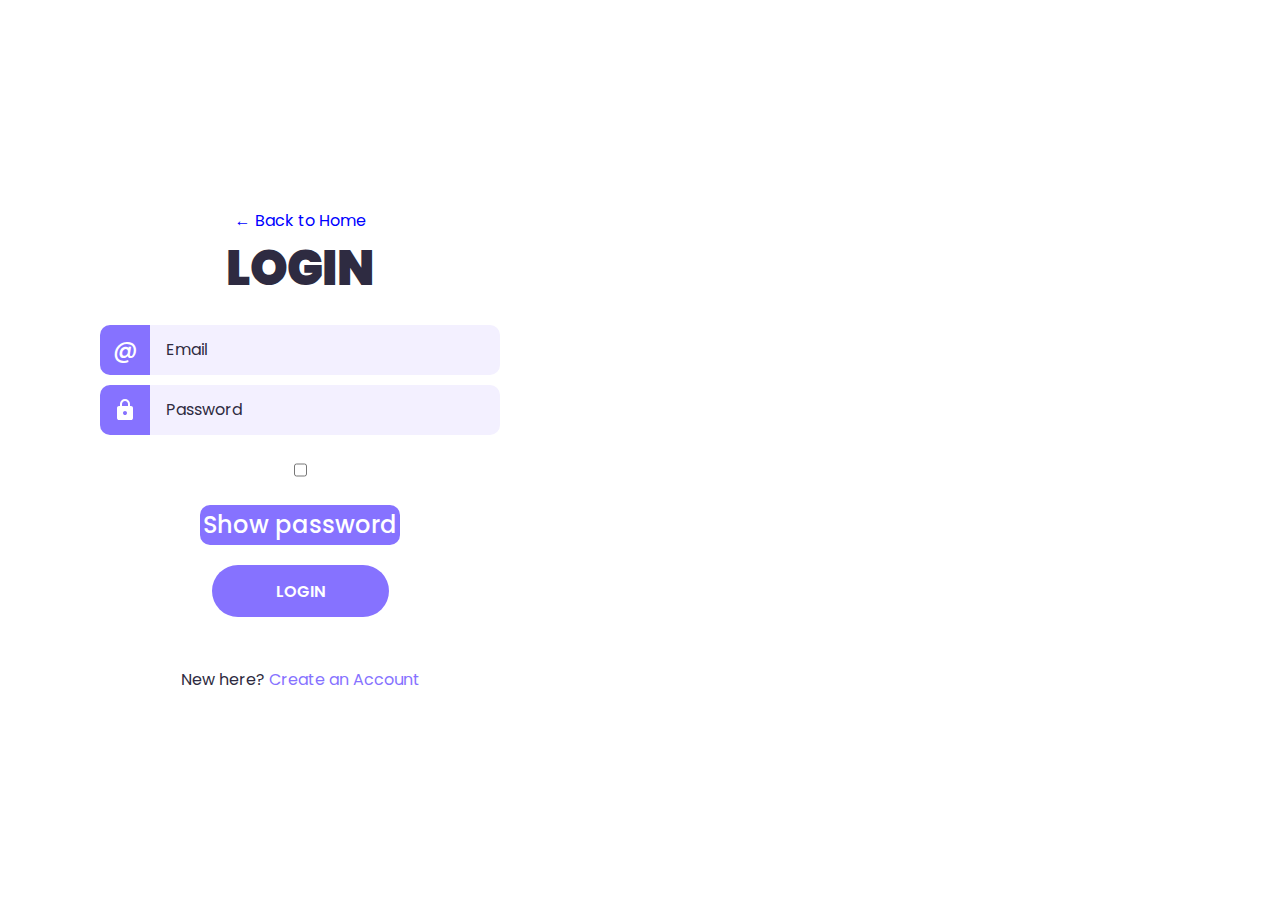
==== login.html @ c5735aa0 "Files uploaded" ====
<!DOCTYPE html>
<html lang="en">

<head>
  <meta charset="UTF-8">
  <meta name="viewport" content="width=device-width, initial-scale=1.0">
  <title>Login</title>
  <link rel="stylesheet" href="./css/style2.css">
</head>

<body>
  <div class="wrapper">
    <!-- Home Page Link -->
    <p><a href="index.html" style="text-decoration: none; color: blue;">&#8592; Back to Home</a></p>
    
    <h1>Login</h1>
    <p id="error-message"></p>
    <form onsubmit="return validateAll()" id="enrollmentForm">
      <div>
        <label for="email-input">
          <span>@</span>
        </label>
        <input type="email" name="email" id="email-input" placeholder="Email">
      </div>
      <div>
        <label for="password-input">
          <svg xmlns="http://www.w3.org/2000/svg" height="24" viewBox="0 -960 960 960" width="24">
            <path
              d="M240-80q-33 0-56.5-23.5T160-160v-400q0-33 23.5-56.5T240-640h40v-80q0-83 58.5-141.5T480-920q83 0 141.5 58.5T680-720v80h40q33 0 56.5 23.5T800-560v400q0 33-23.5 56.5T720-80H240Zm240-200q33 0 56.5-23.5T560-360q0-33-23.5-56.5T480-440q-33 0-56.5 23.5T400-360q0 33 23.5 56.5T480-280ZM360-640h240v-80q0-50-35-85t-85-35q-50 0-85 35t-35 85v80Z" />
          </svg>
        </label>
        <input type="password" name="password" id="password-input" placeholder="Password">
      </div>
      <input type="checkbox" id="showp"> <label style="width: 200px; height: 40px; border-radius: 10px 10px 10px 10px;">Show password</label>
      <button type="submit">Login</button>
    </form>
    <p>New here? <a href="signup.html">Create an Account</a></p>
  </div>
  <script src="https://code.jquery.com/jquery-3.7.1.min.js"></script>
  <script src="./js/ValidationDemo.js"></script>
</body>

</html>
---- css/style2.css ----
@import url('https://fonts.googleapis.com/css2?family=Poppins:ital,wght@0,100;0,200;0,300;0,400;0,500;0,600;0,700;0,800;0,900;1,100;1,200;1,300;1,400;1,500;1,600;1,700;1,800;1,900&display=swap');
:root{
  --accent-color: #8672FF;
  --base-color: white;
  --text-color: #2E2B41;
  --input-color: #F3F0FF;
}
*{
  margin: 0;
  padding: 0;
}
html{
  font-family: Poppins, Segoe UI, sans-serif;
  font-size: 12pt;
  color: var(--text-color);
  text-align: center;
}
body{
  min-height: 100vh;
  background-image: url(./images/background.jpg);
  background-size: cover;
  background-position: right;
  overflow: hidden;
}
.wrapper{
  box-sizing: border-box;
  background-color: var(--base-color);
  height: 100vh;
  width: max(40%, 600px);
  padding: 10px;
  border-radius: 0 20px 20px 0;
  display: flex;
  flex-direction: column;
  align-items: center;
  justify-content: center;
}
h1{
  font-size: 3rem;
  font-weight: 900;
  text-transform: uppercase;
}
form{
  width: min(400px, 100%);
  margin-top: 20px;
  margin-bottom: 50px;
  display: flex;
  flex-direction: column;
  align-items: center;
  gap: 10px;
}
form > div{
  width: 100%;
  display: flex;
  justify-content: center;
}
form label{
  flex-shrink: 0;
  height: 50px;
  width: 50px;
  background-color: var(--accent-color);
  fill: var(--base-color);
  color: var(--base-color);
  border-radius: 10px 0 0 10px;
  display: flex;
  justify-content: center;
  align-items: center;
  font-size: 1.5rem;
  font-weight: 500;
}
form input{
  box-sizing: border-box;
  flex-grow: 1;
  min-width: 0;
  height: 50px;
  padding: 1em;
  font: inherit;
  border-radius: 0 10px 10px 0;
  border: 2px solid var(--input-color);
  border-left: none;
  background-color: var(--input-color);
  transition: 150ms ease;
}
form input:hover{
  border-color: var(--accent-color);
}
form input:focus{
  outline: none;
  border-color: var(--text-color);
}
div:has(input:focus) > label{
  background-color: var(--text-color);
}
form input::placeholder{
  color: var(--text-color);
}
form button{
  margin-top: 10px;
  border: none;
  border-radius: 1000px;
  padding: .85em 4em;
  background-color: var(--accent-color);
  color: var(--base-color);
  font: inherit;
  font-weight: 600;
  text-transform: uppercase;
  cursor: pointer;
  transition: 150ms ease;
}
form button:hover{
  background-color: var(--text-color);
}
form button:focus{
  outline: none;
  background-color: var(--text-color);
}
a{
  text-decoration: none;
  color: var(--accent-color);
}
a:hover{
  text-decoration: underline;
}
@media(max-width: 1100px){
  .wrapper{
    width: min(600px, 100%);
    border-radius: 0;
  }
}
form div.incorrect label{
  background-color: #f06272;
}
form div.incorrect input{
  border-color: #f06272;
}
#error-message{
  color:#f06272;
}
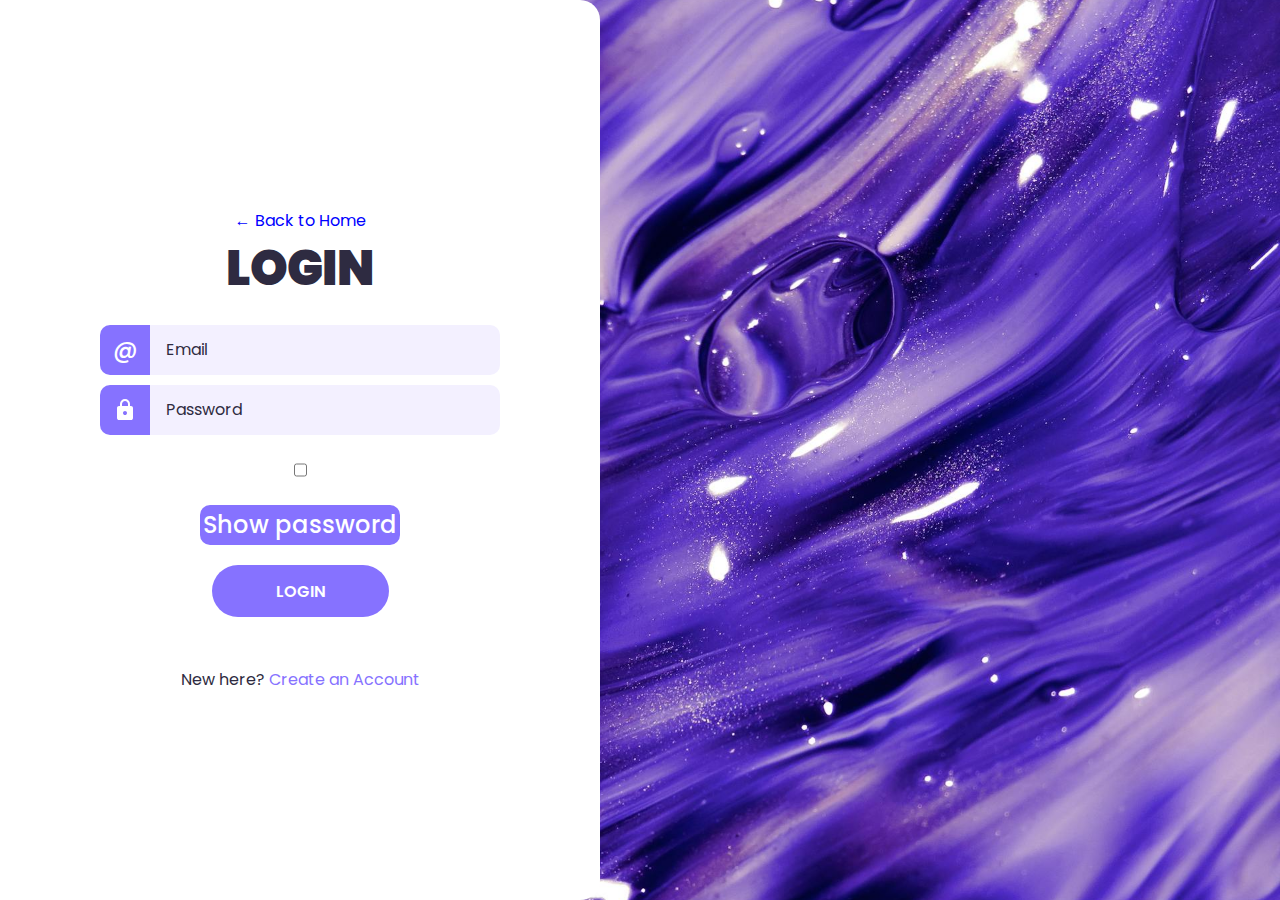
==== commit 75ccb851: "Update login.html" ====
--- a/login.html
+++ b/login.html
@@ -5,6 +5,7 @@
   <meta charset="UTF-8">
   <meta name="viewport" content="width=device-width, initial-scale=1.0">
   <title>Login</title>
+  <link rel="icon" type="image/png" href="./images/icon.png">
   <link rel="stylesheet" href="./css/style2.css">
 </head>
 
@@ -12,7 +13,7 @@
   <div class="wrapper">
     <!-- Home Page Link -->
     <p><a href="index.html" style="text-decoration: none; color: blue;">&#8592; Back to Home</a></p>
-    
+
     <h1>Login</h1>
     <p id="error-message"></p>
     <form onsubmit="return validateAll()" id="enrollmentForm">
@@ -31,7 +32,8 @@
         </label>
         <input type="password" name="password" id="password-input" placeholder="Password">
       </div>
-      <input type="checkbox" id="showp"> <label style="width: 200px; height: 40px; border-radius: 10px 10px 10px 10px;">Show password</label>
+      <input type="checkbox" id="showp">
+      <label style="width: 200px; height: 40px; border-radius: 10px 10px 10px 10px;">Show password</label>
       <button type="submit">Login</button>
     </form>
     <p>New here? <a href="signup.html">Create an Account</a></p>
@@ -40,4 +42,4 @@
   <script src="./js/ValidationDemo.js"></script>
 </body>
 
-</html>+</html>
--- a/css/style2.css
+++ b/css/style2.css
@@ -17,7 +17,7 @@
 }
 body{
   min-height: 100vh;
-  background-image: url(./images/background.jpg);
+  background-image: url(../images/background.jpg);
   background-size: cover;
   background-position: right;
   overflow: hidden;
@@ -134,4 +134,4 @@
 }
 #error-message{
   color:#f06272;
-}+}
